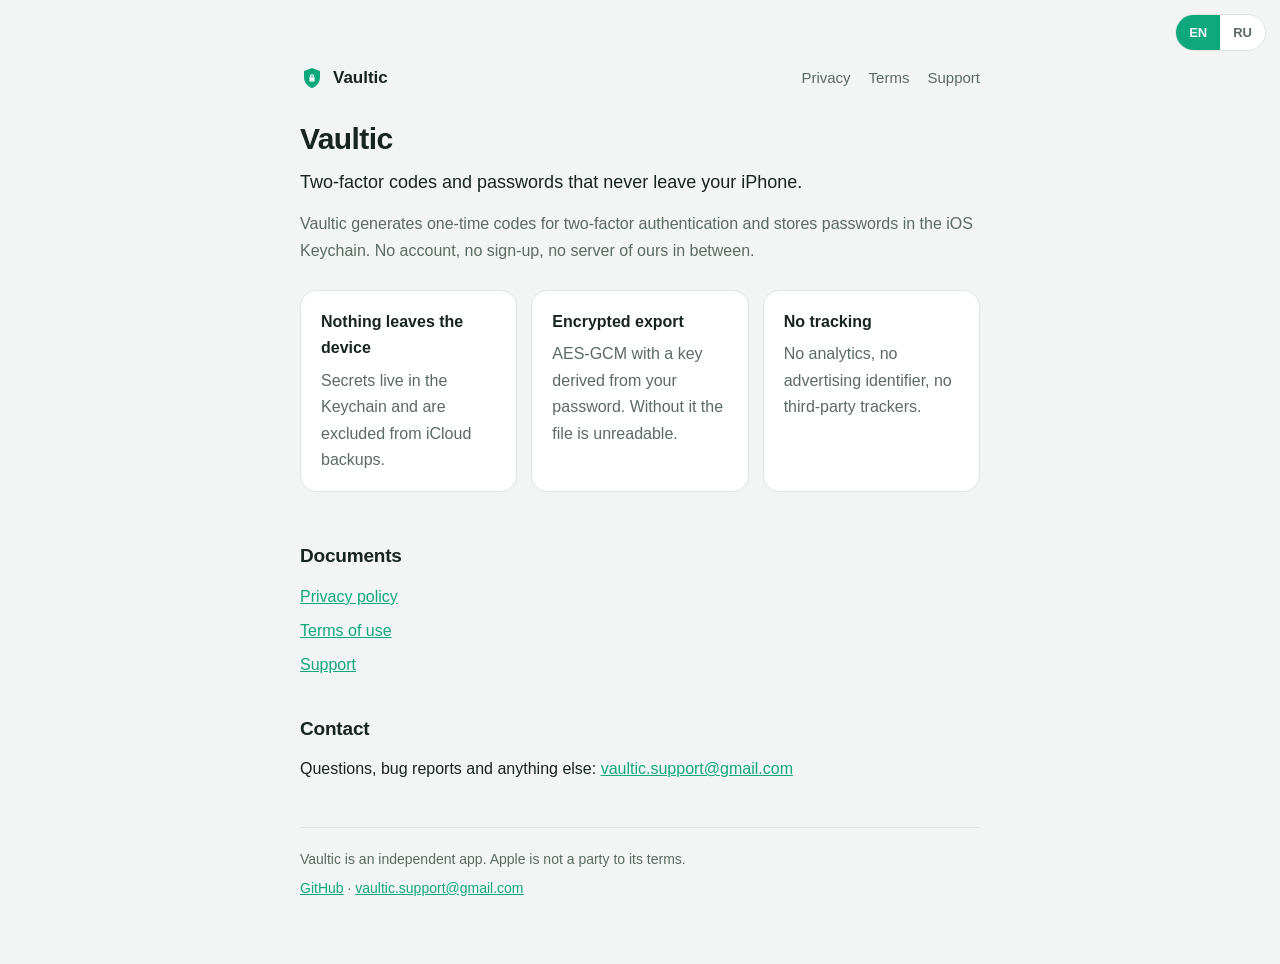
==== index.html @ e8324eae "Site: privacy policy, terms of use and support Pages are generated from the app's Localizable.string" ====
<!doctype html>
<html lang="en">
<head>
<meta charset="utf-8">
<meta name="viewport" content="width=device-width, initial-scale=1">
<title>Vaultic</title>
<meta name="description" content="Vaultic — two-factor codes and passwords stored only on your iPhone.">
<meta name="color-scheme" content="light dark">
<link rel="stylesheet" href="style.css">
</head>
<body>
<div class="switch" role="group" aria-label="Language">
  <button type="button" data-lang="en">EN</button><button type="button" data-lang="ru">RU</button>
</div>
<main class="wrap">
<div class="lang lang-en" lang="en">
  <header class="top">
    <a class="brand" href=""><svg class="mark" viewBox="0 0 24 24" aria-hidden="true"><path fill="currentColor" d="M12 2 4 5v6.2c0 4.9 3.4 9.5 8 10.8 4.6-1.3 8-5.9 8-10.8V5l-8-3z"/><path fill="var(--card)" d="M12 8.3a2.1 2.1 0 0 0-2.1 2.1v.9h-.4v4.3h5V11.3h-.4v-.9A2.1 2.1 0 0 0 12 8.3zm0 1.3c.5 0 .9.4.9.8v.9h-1.8v-.9c0-.4.4-.8.9-.8z"/></svg><span>Vaultic</span></a>
    <nav><a href="privacy/">Privacy</a><a href="terms/">Terms</a><a href="support/">Support</a></nav>
  </header>
  <h1>Vaultic</h1>
  <p class="tagline">Two-factor codes and passwords that never leave your iPhone.</p>
  <p class="lead">Vaultic generates one-time codes for two-factor authentication and stores passwords in the iOS Keychain. No account, no sign-up, no server of ours in between.</p>
  <div class="grid">
    <div class="card"><h3>Nothing leaves the device</h3><p>Secrets live in the Keychain and are excluded from iCloud backups.</p></div>
    <div class="card"><h3>Encrypted export</h3><p>AES-GCM with a key derived from your password. Without it the file is unreadable.</p></div>
    <div class="card"><h3>No tracking</h3><p>No analytics, no advertising identifier, no third-party trackers.</p></div>
  </div>
  <h2>Documents</h2>
  <ul class="links">
    <li><a href="privacy/">Privacy policy</a></li>
    <li><a href="terms/">Terms of use</a></li>
    <li><a href="support/">Support</a></li>
  </ul>
  <h2>Contact</h2>
  <p>Questions, bug reports and anything else: <a href="mailto:vaultic.support@gmail.com">vaultic.support@gmail.com</a></p>
  <footer><p>Vaultic is an independent app. Apple is not a party to its terms.</p><p><a href="https://github.com/fronder/vaultic-app">GitHub</a> · <a href="mailto:vaultic.support@gmail.com">vaultic.support@gmail.com</a></p></footer>
</div>
<div class="lang lang-ru" lang="ru">
  <header class="top">
    <a class="brand" href=""><svg class="mark" viewBox="0 0 24 24" aria-hidden="true"><path fill="currentColor" d="M12 2 4 5v6.2c0 4.9 3.4 9.5 8 10.8 4.6-1.3 8-5.9 8-10.8V5l-8-3z"/><path fill="var(--card)" d="M12 8.3a2.1 2.1 0 0 0-2.1 2.1v.9h-.4v4.3h5V11.3h-.4v-.9A2.1 2.1 0 0 0 12 8.3zm0 1.3c.5 0 .9.4.9.8v.9h-1.8v-.9c0-.4.4-.8.9-.8z"/></svg><span>Vaultic</span></a>
    <nav><a href="privacy/">Приватность</a><a href="terms/">Условия</a><a href="support/">Поддержка</a></nav>
  </header>
  <h1>Vaultic</h1>
  <p class="tagline">Коды двухфакторной аутентификации и пароли, которые не покидают ваш iPhone.</p>
  <p class="lead">Vaultic генерирует одноразовые коды для двухфакторной аутентификации и хранит пароли в Keychain iOS. Без аккаунта, без регистрации и без нашего сервера посередине.</p>
  <div class="grid">
    <div class="card"><h3>Ничего не уходит с устройства</h3><p>Секреты лежат в Keychain и исключены из резервных копий iCloud.</p></div>
    <div class="card"><h3>Зашифрованный экспорт</h3><p>AES-GCM с ключом из вашего пароля. Без пароля файл прочитать нельзя.</p></div>
    <div class="card"><h3>Без отслеживания</h3><p>Ни аналитики, ни рекламного идентификатора, ни сторонних трекеров.</p></div>
  </div>
  <h2>Документы</h2>
  <ul class="links">
    <li><a href="privacy/">Политика приватности</a></li>
    <li><a href="terms/">Условия использования</a></li>
    <li><a href="support/">Поддержка</a></li>
  </ul>
  <h2>Связь</h2>
  <p>Вопросы, сообщения об ошибках и всё остальное: <a href="mailto:vaultic.support@gmail.com">vaultic.support@gmail.com</a></p>
  <footer><p>Vaultic — независимое приложение. Apple не является стороной его условий.</p><p><a href="https://github.com/fronder/vaultic-app">GitHub</a> · <a href="mailto:vaultic.support@gmail.com">vaultic.support@gmail.com</a></p></footer>
</div>
</main>
<script src="lang.js"></script>
</body>
</html>
---- style.css ----
/* Палитра повторяет DesignSystem/Theme.swift приложения. */
:root {
  --bg: #f2f5f3;
  --card: #ffffff;
  --text: #182420;
  --muted: #5b6a63;
  --border: #dde5e0;
  --accent: #0fa77c;
}
@media (prefers-color-scheme: dark) {
  :root {
    --bg: #101614;
    --card: #18211d;
    --text: #e6efe9;
    --muted: #8fa198;
    --border: #26332d;
    --accent: #2dd9a5;
  }
}
* { box-sizing: border-box; }
body {
  margin: 0;
  background: var(--bg);
  color: var(--text);
  font: 16px/1.65 -apple-system, BlinkMacSystemFont, "Segoe UI", Roboto, Helvetica, Arial, sans-serif;
  -webkit-text-size-adjust: 100%;
}
/* Верхний отступ оставляет место переключателю языка: он зафиксирован
   в правом верхнем углу и иначе наезжает на навигацию. */
.wrap { max-width: 720px; margin: 0 auto; padding: 64px 20px 64px; }
.lang { display: none; }
body.en .lang-en, body.ru .lang-ru { display: block; }

.top {
  display: flex; align-items: center; justify-content: space-between;
  gap: 16px; flex-wrap: wrap; padding: 0 0 28px;
}
.brand {
  display: inline-flex; align-items: center; gap: 9px;
  font-weight: 700; font-size: 17px; color: var(--text); text-decoration: none;
}
.mark { width: 24px; height: 24px; color: var(--accent); flex: none; }
nav { display: flex; gap: 18px; flex-wrap: wrap; }
nav a { color: var(--muted); text-decoration: none; font-size: 15px; }
nav a:hover, nav a.active { color: var(--accent); }

h1 { font-size: 30px; line-height: 1.25; margin: 0 0 10px; letter-spacing: -0.02em; }
h2 { font-size: 19px; margin: 34px 0 12px; letter-spacing: -0.01em; }
h3 { font-size: 16px; margin: 0 0 6px; }
p { margin: 0 0 12px; }
p:last-child { margin-bottom: 0; }
.tagline { font-size: 18px; color: var(--text); margin-bottom: 14px; }
.lead { color: var(--muted); margin-bottom: 26px; }
.updated { color: var(--muted); font-size: 14px; margin: -4px 0 20px; }

.card {
  background: var(--card);
  border: 1px solid var(--border);
  border-radius: 16px;
  padding: 18px 20px;
  margin: 0 0 14px;
}
.card h2 { margin-top: 0; }
.card p { color: var(--muted); }
.grid { display: grid; gap: 14px; grid-template-columns: 1fr; margin-bottom: 8px; }
@media (min-width: 640px) { .grid { grid-template-columns: repeat(3, 1fr); } }

details.card > summary {
  cursor: pointer; font-weight: 600; list-style: none;
  display: flex; justify-content: space-between; gap: 12px; align-items: flex-start;
}
details.card > summary::-webkit-details-marker { display: none; }
details.card > summary::after {
  content: "+"; color: var(--accent); font-weight: 700; flex: none; line-height: 1.4;
}
details.card[open] > summary::after { content: "–"; }
details.card > p { margin-top: 12px; color: var(--muted); }

.links { list-style: none; padding: 0; margin: 0; }
.links li { margin-bottom: 8px; }
a { color: var(--accent); }
.back { display: inline-block; margin-bottom: 18px; text-decoration: none; font-size: 15px; }
.mail { font-weight: 600; }
.note { font-size: 14px; color: var(--muted); }

.switch {
  position: fixed; top: 14px; right: 14px; z-index: 10;
  display: flex; border: 1px solid var(--border); border-radius: 999px;
  overflow: hidden; background: var(--card);
}
.switch button {
  appearance: none; border: 0; background: transparent; color: var(--muted);
  font: inherit; font-size: 13px; font-weight: 600;
  padding: 7px 13px; cursor: pointer; min-width: 44px;
}
.switch button[aria-pressed="true"] { background: var(--accent); color: var(--bg); }

footer {
  margin-top: 44px; padding-top: 20px; border-top: 1px solid var(--border);
  color: var(--muted); font-size: 14px;
}
footer p { margin-bottom: 6px; }
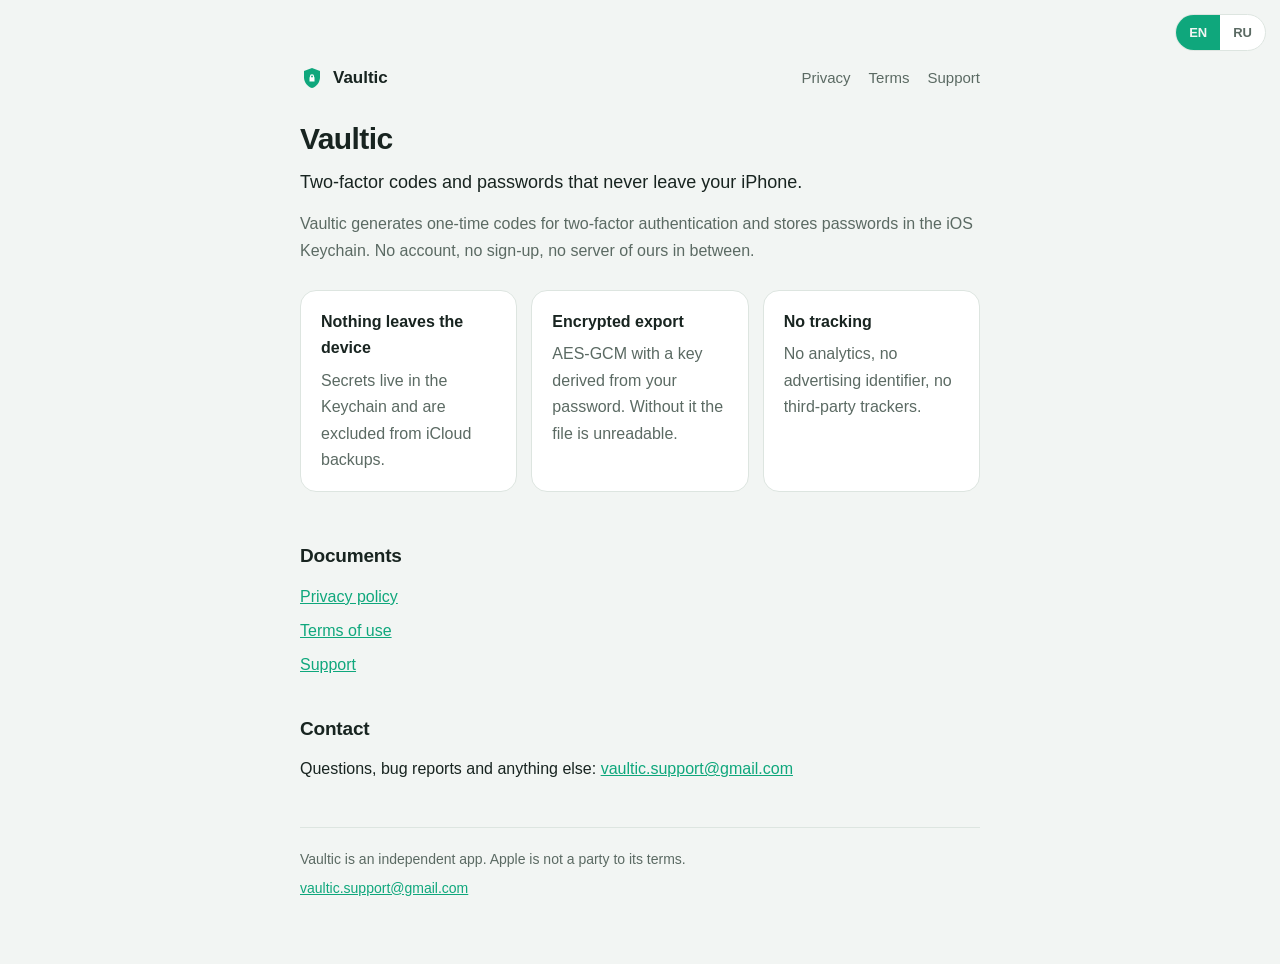
==== commit 9a726797: "Remove the GitHub repository link from the site footer Co-Authored-By: Claude Opus 5 <noreply@anthro" ====
--- a/index.html
+++ b/index.html
@@ -34,7 +34,7 @@
   </ul>
   <h2>Contact</h2>
   <p>Questions, bug reports and anything else: <a href="mailto:vaultic.support@gmail.com">vaultic.support@gmail.com</a></p>
-  <footer><p>Vaultic is an independent app. Apple is not a party to its terms.</p><p><a href="https://github.com/fronder/vaultic-app">GitHub</a> · <a href="mailto:vaultic.support@gmail.com">vaultic.support@gmail.com</a></p></footer>
+  <footer><p>Vaultic is an independent app. Apple is not a party to its terms.</p><p><a href="mailto:vaultic.support@gmail.com">vaultic.support@gmail.com</a></p></footer>
 </div>
 <div class="lang lang-ru" lang="ru">
   <header class="top">
@@ -57,7 +57,7 @@
   </ul>
   <h2>Связь</h2>
   <p>Вопросы, сообщения об ошибках и всё остальное: <a href="mailto:vaultic.support@gmail.com">vaultic.support@gmail.com</a></p>
-  <footer><p>Vaultic — независимое приложение. Apple не является стороной его условий.</p><p><a href="https://github.com/fronder/vaultic-app">GitHub</a> · <a href="mailto:vaultic.support@gmail.com">vaultic.support@gmail.com</a></p></footer>
+  <footer><p>Vaultic — независимое приложение. Apple не является стороной его условий.</p><p><a href="mailto:vaultic.support@gmail.com">vaultic.support@gmail.com</a></p></footer>
 </div>
 </main>
 <script src="lang.js"></script>
